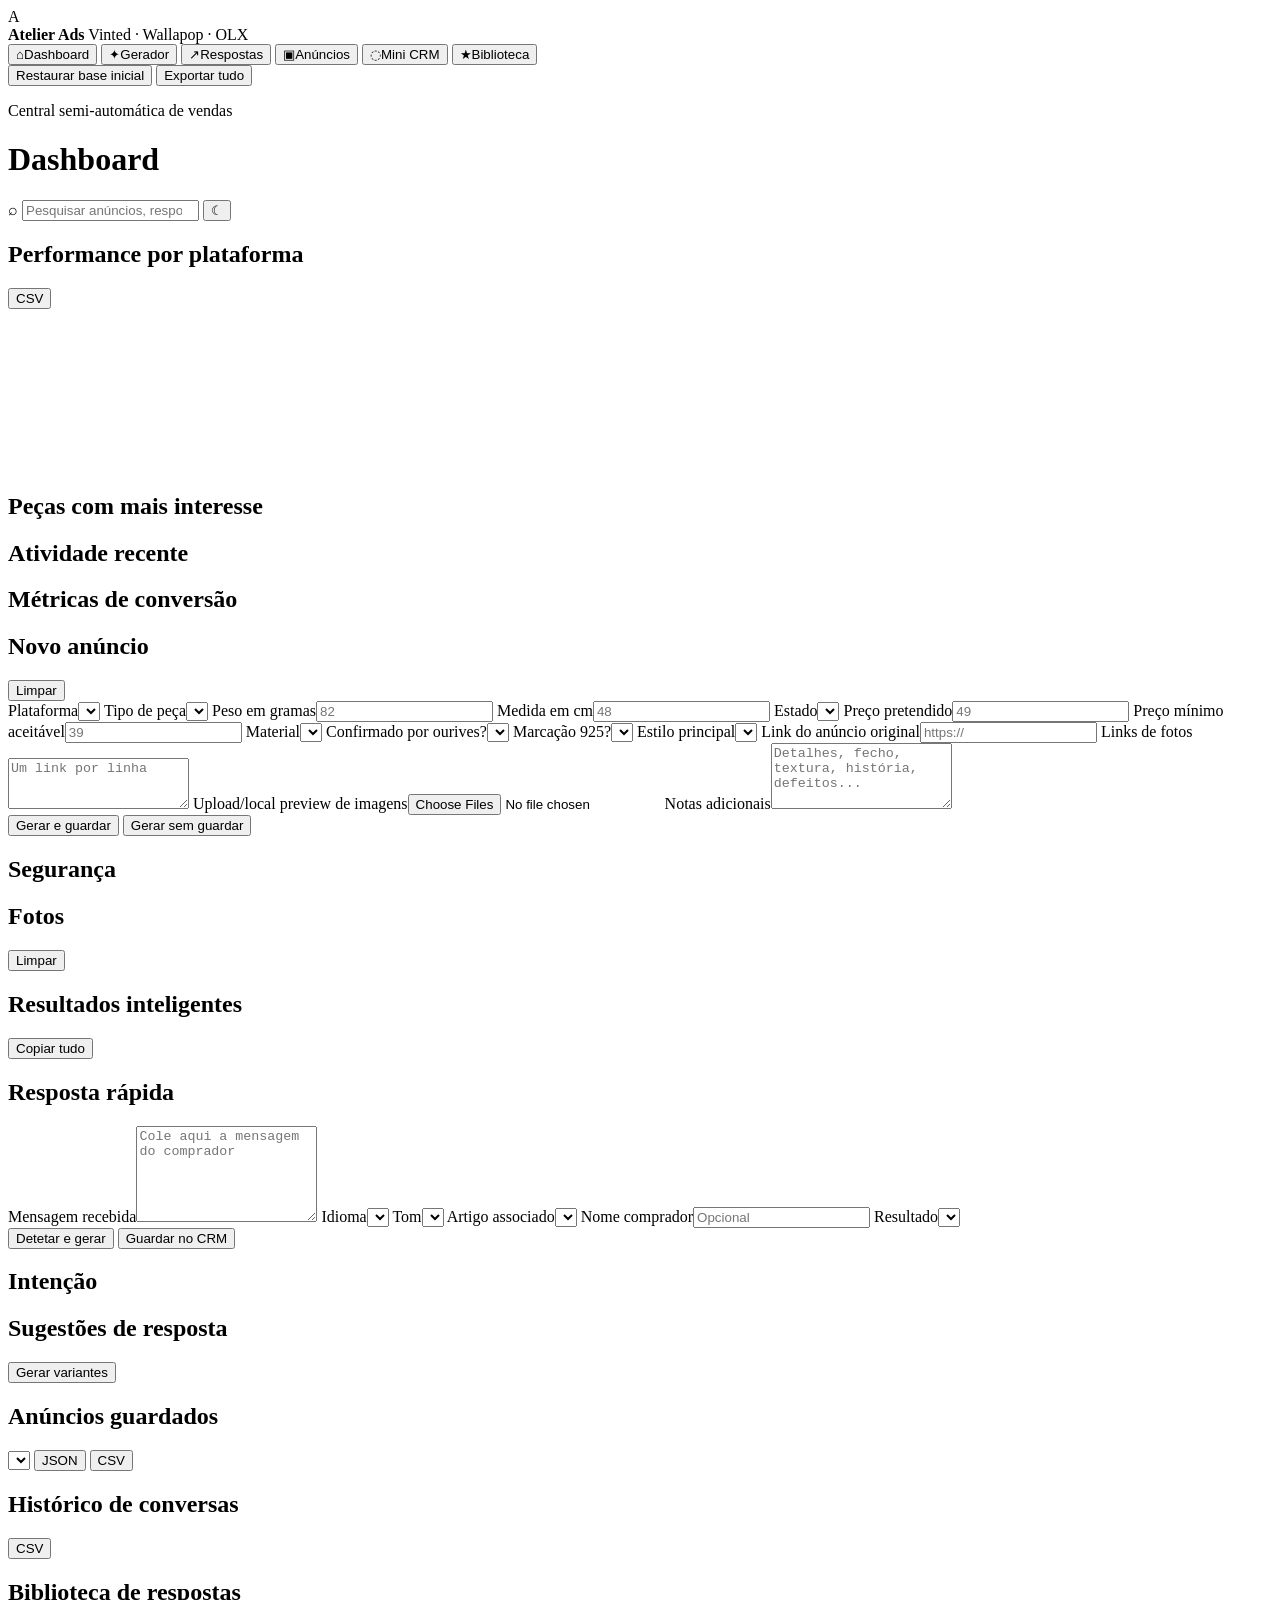
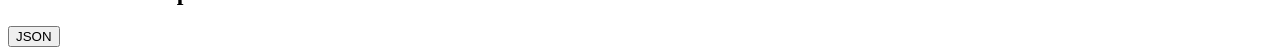
==== vinted-crm/index.html @ 9e36494e "Add Vinted CRM web app: vinted-crm/index.html" ====
<!doctype html>
<html lang="pt-PT">
<head>
  <meta charset="utf-8">
  <meta name="viewport" content="width=device-width, initial-scale=1">
  <title>Atelier Ads CRM</title>
  <link rel="stylesheet" href="style.css">
</head>
<body>
  <div class="app-shell">
    <aside class="sidebar">
      <div class="brand">
        <div class="brand-mark">A</div>
        <div>
          <strong>Atelier Ads</strong>
          <span>Vinted · Wallapop · OLX</span>
        </div>
      </div>
      <nav class="nav" aria-label="Navegação principal">
        <button class="nav-item active" data-view="dashboard"><span>⌂</span>Dashboard</button>
        <button class="nav-item" data-view="generator"><span>✦</span>Gerador</button>
        <button class="nav-item" data-view="responses"><span>↗</span>Respostas</button>
        <button class="nav-item" data-view="saved"><span>▣</span>Anúncios</button>
        <button class="nav-item" data-view="crm"><span>◌</span>Mini CRM</button>
        <button class="nav-item" data-view="library"><span>★</span>Biblioteca</button>
      </nav>
      <div class="sidebar-footer">
        <button id="seedDemo" class="ghost-btn">Restaurar base inicial</button>
        <button id="exportAllJson" class="ghost-btn">Exportar tudo</button>
      </div>
    </aside>

    <main>
      <header class="topbar">
        <div>
          <p class="eyebrow">Central semi-automática de vendas</p>
          <h1 id="pageTitle">Dashboard</h1>
        </div>
        <div class="top-actions">
          <label class="search-box">
            <span>⌕</span>
            <input id="globalSearch" type="search" placeholder="Pesquisar anúncios, respostas, compradores">
          </label>
          <button id="themeToggle" class="icon-btn" title="Alternar tema">☾</button>
        </div>
      </header>

      <section id="dashboard" class="view active">
        <div class="metric-grid" id="metricGrid"></div>
        <div class="dashboard-grid">
          <section class="panel wide">
            <div class="panel-head">
              <h2>Performance por plataforma</h2>
              <button class="small-btn" data-export="csv">CSV</button>
            </div>
            <canvas id="platformChart" height="160"></canvas>
          </section>
          <section class="panel">
            <div class="panel-head">
              <h2>Peças com mais interesse</h2>
            </div>
            <div id="interestList" class="rank-list"></div>
          </section>
          <section class="panel">
            <div class="panel-head">
              <h2>Atividade recente</h2>
            </div>
            <div id="activityList" class="activity-list"></div>
          </section>
          <section class="panel wide">
            <div class="panel-head">
              <h2>Métricas de conversão</h2>
            </div>
            <div id="conversionMetrics" class="insight-grid"></div>
          </section>
        </div>
      </section>

      <section id="generator" class="view">
        <div class="workspace-grid">
          <form id="listingForm" class="panel form-panel">
            <div class="panel-head">
              <h2>Novo anúncio</h2>
              <button type="button" id="clearForm" class="small-btn">Limpar</button>
            </div>
            <div class="form-grid">
              <label>Plataforma<select name="platform"></select></label>
              <label>Tipo de peça<select name="type"></select></label>
              <label>Peso em gramas<input name="weight" type="number" min="0" step="1" placeholder="82"></label>
              <label>Medida em cm<input name="measure" type="number" min="0" step="0.5" placeholder="48"></label>
              <label>Estado<select name="condition"></select></label>
              <label>Preço pretendido<input name="targetPrice" type="number" min="0" step="1" placeholder="49"></label>
              <label>Preço mínimo aceitável<input name="minPrice" type="number" min="0" step="1" placeholder="39"></label>
              <label>Material<select name="material"></select></label>
              <label>Confirmado por ourives?<select name="confirmed"></select></label>
              <label>Marcação 925?<select name="mark925"></select></label>
              <label>Estilo principal<select name="style"></select></label>
              <label>Link do anúncio original<input name="sourceUrl" type="url" placeholder="https://"></label>
              <label class="full">Links de fotos<textarea name="photoLinks" rows="3" placeholder="Um link por linha"></textarea></label>
              <label class="full">Upload/local preview de imagens<input id="imageInput" type="file" accept="image/*" multiple></label>
              <label class="full">Notas adicionais<textarea name="notes" rows="4" placeholder="Detalhes, fecho, textura, história, defeitos..."></textarea></label>
            </div>
            <div class="form-actions">
              <button type="submit" class="primary-btn">Gerar e guardar</button>
              <button type="button" id="generateOnly" class="secondary-btn">Gerar sem guardar</button>
            </div>
          </form>

          <div class="stack">
            <section class="panel">
              <div class="panel-head">
                <h2>Segurança</h2>
              </div>
              <div id="safetyBox" class="safety-box"></div>
            </section>
            <section class="panel">
              <div class="panel-head">
                <h2>Fotos</h2>
                <button id="clearImages" class="small-btn">Limpar</button>
              </div>
              <div id="photoPreview" class="photo-grid"></div>
              <ol id="photoStrategy" class="photo-strategy"></ol>
            </section>
          </div>
        </div>

        <section class="panel results-panel">
          <div class="panel-head">
            <h2>Resultados inteligentes</h2>
            <button id="copyGenerated" class="small-btn">Copiar tudo</button>
          </div>
          <div id="generatedResults" class="results-grid"></div>
        </section>
      </section>

      <section id="responses" class="view">
        <div class="workspace-grid">
          <section class="panel form-panel">
            <div class="panel-head">
              <h2>Resposta rápida</h2>
            </div>
            <div class="form-grid">
              <label>Mensagem recebida<textarea id="buyerMessage" rows="6" placeholder="Cole aqui a mensagem do comprador"></textarea></label>
              <label>Idioma<select id="responseLang"></select></label>
              <label>Tom<select id="responseTone"></select></label>
              <label>Artigo associado<select id="responseListing"></select></label>
              <label>Nome comprador<input id="buyerName" placeholder="Opcional"></label>
              <label>Resultado<select id="conversationResult"></select></label>
            </div>
            <div class="form-actions">
              <button id="detectIntent" class="primary-btn">Detetar e gerar</button>
              <button id="saveConversation" class="secondary-btn">Guardar no CRM</button>
            </div>
          </section>
          <section class="panel">
            <div class="panel-head">
              <h2>Intenção</h2>
            </div>
            <div id="intentBox" class="intent-box"></div>
          </section>
        </div>
        <section class="panel results-panel">
          <div class="panel-head">
            <h2>Sugestões de resposta</h2>
            <button id="variantResponses" class="small-btn">Gerar variantes</button>
          </div>
          <div id="responseResults" class="results-grid"></div>
        </section>
      </section>

      <section id="saved" class="view">
        <div class="panel">
          <div class="panel-head">
            <h2>Anúncios guardados</h2>
            <div class="inline-actions">
              <select id="statusFilter"></select>
              <button id="exportListingsJson" class="small-btn">JSON</button>
              <button id="exportListingsCsv" class="small-btn">CSV</button>
            </div>
          </div>
          <div id="savedListings" class="listing-grid"></div>
        </div>
      </section>

      <section id="crm" class="view">
        <div class="panel">
          <div class="panel-head">
            <h2>Histórico de conversas</h2>
            <button id="exportCrmCsv" class="small-btn">CSV</button>
          </div>
          <div id="crmTable" class="table-wrap"></div>
        </div>
      </section>

      <section id="library" class="view">
        <div class="panel">
          <div class="panel-head">
            <h2>Biblioteca de respostas</h2>
            <button id="exportLibraryJson" class="small-btn">JSON</button>
          </div>
          <div id="responseLibrary" class="library-grid"></div>
        </div>
      </section>
    </main>
  </div>

  <div id="toast" class="toast" role="status" aria-live="polite"></div>

  <script src="data.js"></script>
  <script src="app.js"></script>
</body>
</html>
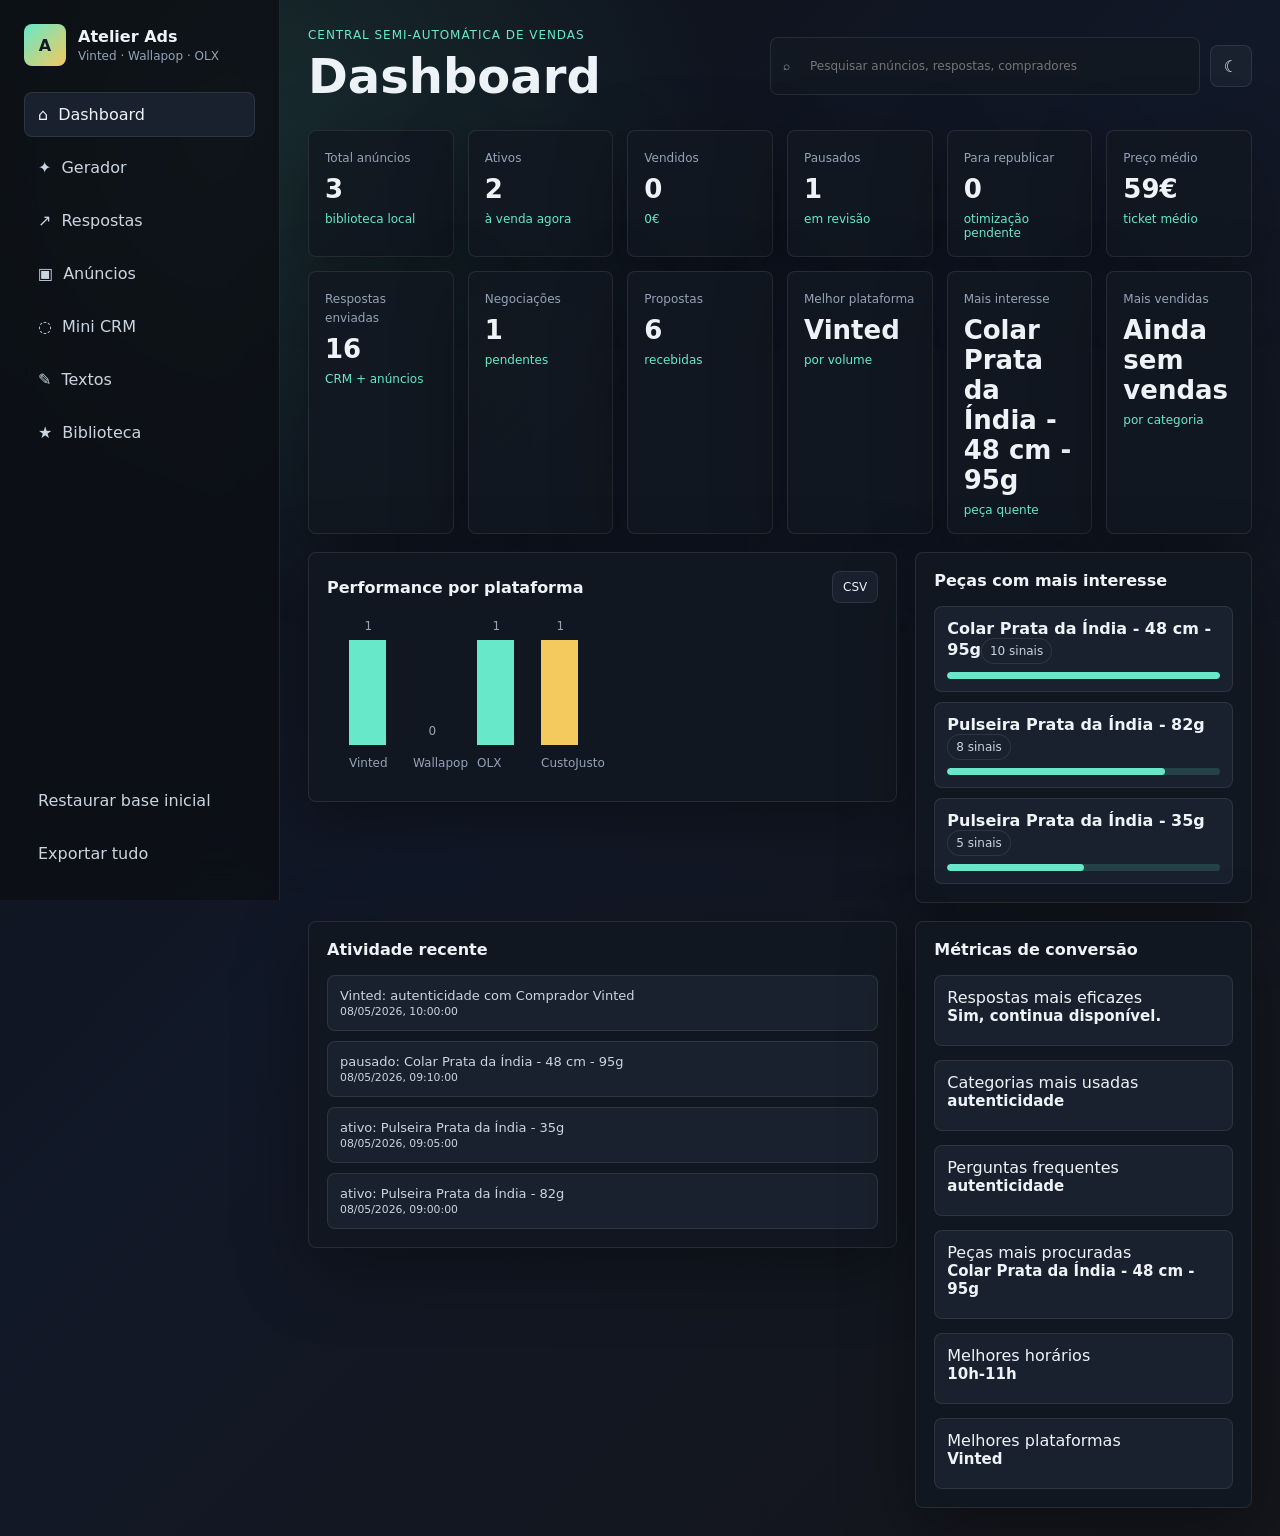
==== commit 5880e7a2: "Add Vinted CRM web app: vinted-crm/index.html" ====
--- a/vinted-crm/index.html
+++ b/vinted-crm/index.html
@@ -22,6 +22,7 @@
         <button class="nav-item" data-view="responses"><span>↗</span>Respostas</button>
         <button class="nav-item" data-view="saved"><span>▣</span>Anúncios</button>
         <button class="nav-item" data-view="crm"><span>◌</span>Mini CRM</button>
+        <button class="nav-item" data-view="texts"><span>✎</span>Textos</button>
         <button class="nav-item" data-view="library"><span>★</span>Biblioteca</button>
       </nav>
       <div class="sidebar-footer">
@@ -192,6 +193,57 @@
         </div>
       </section>
 
+      <section id="texts" class="view">
+        <div class="workspace-grid">
+          <section class="panel form-panel">
+            <div class="panel-head">
+              <h2>Adicionar texto de anúncio</h2>
+            </div>
+            <div class="form-grid">
+              <label>Tipo<select id="adTextKind">
+                <option value="titulo">Título</option>
+                <option value="corpo">Corpo de texto</option>
+              </select></label>
+              <label>Plataforma<select id="adTextPlatform"></select></label>
+              <label>Categoria<input id="adTextCategory" placeholder="Pulseira 82g, vintage, premium..."></label>
+              <label>Favorito?<select id="adTextFavorite">
+                <option value="false">Não</option>
+                <option value="true">Sim</option>
+              </select></label>
+              <label class="full">Texto<textarea id="adTextValue" rows="6" placeholder="Escreve ou cola aqui um título ou corpo de anúncio"></textarea></label>
+            </div>
+            <div class="form-actions">
+              <button id="saveAdText" class="primary-btn">Guardar texto</button>
+              <button id="clearAdText" class="secondary-btn">Limpar</button>
+            </div>
+          </section>
+          <section class="panel">
+            <div class="panel-head">
+              <h2>Filtros</h2>
+            </div>
+            <div class="form-grid">
+              <label>Tipo<select id="adTextFilterKind">
+                <option value="todos">Todos</option>
+                <option value="titulo">Títulos</option>
+                <option value="corpo">Corpos</option>
+              </select></label>
+              <label>Plataforma<select id="adTextFilterPlatform"></select></label>
+            </div>
+            <div class="form-actions">
+              <button id="exportAdTextsJson" class="small-btn">JSON</button>
+              <button id="exportAdTextsCsv" class="small-btn">CSV</button>
+            </div>
+          </section>
+        </div>
+        <section class="panel results-panel">
+          <div class="panel-head">
+            <h2>Títulos e corpos guardados</h2>
+            <button id="copyAllAdTexts" class="small-btn">Copiar tudo</button>
+          </div>
+          <div id="adTextLibrary" class="library-grid"></div>
+        </section>
+      </section>
+
       <section id="library" class="view">
         <div class="panel">
           <div class="panel-head">
--- a/vinted-crm/style.css
+++ b/vinted-crm/style.css
@@ -0,0 +1,266 @@
+:root {
+  color-scheme: dark;
+  --bg: #0c0f14;
+  --surface: #121821;
+  --surface-2: #18212d;
+  --line: rgba(255,255,255,.09);
+  --text: #eef3f8;
+  --muted: #94a3b8;
+  --soft: #cbd5e1;
+  --accent: #67e8c9;
+  --accent-2: #f4c95d;
+  --danger: #fb7185;
+  --ok: #86efac;
+  --shadow: 0 22px 70px rgba(0,0,0,.35);
+  --radius: 8px;
+}
+
+body.light {
+  color-scheme: light;
+  --bg: #f5f7fb;
+  --surface: #ffffff;
+  --surface-2: #eef3f8;
+  --line: rgba(15,23,42,.1);
+  --text: #0f172a;
+  --muted: #64748b;
+  --soft: #334155;
+  --shadow: 0 18px 50px rgba(15,23,42,.12);
+}
+
+* { box-sizing: border-box; }
+html { scroll-behavior: smooth; }
+body {
+  margin: 0;
+  min-height: 100vh;
+  background:
+    radial-gradient(circle at 18% 8%, rgba(103,232,201,.12), transparent 28%),
+    linear-gradient(135deg, #0c0f14 0%, #111827 45%, #15161b 100%);
+  color: var(--text);
+  font-family: Inter, ui-sans-serif, system-ui, -apple-system, BlinkMacSystemFont, "Segoe UI", sans-serif;
+}
+body.light { background: linear-gradient(135deg, #f8fafc, #eef2f7); }
+button, input, select, textarea { font: inherit; }
+button { cursor: pointer; }
+
+.app-shell { display: grid; grid-template-columns: 280px 1fr; min-height: 100vh; }
+.sidebar {
+  position: sticky;
+  top: 0;
+  height: 100vh;
+  padding: 24px;
+  border-right: 1px solid var(--line);
+  background: rgba(12,15,20,.78);
+  backdrop-filter: blur(18px);
+  display: flex;
+  flex-direction: column;
+  gap: 26px;
+}
+body.light .sidebar { background: rgba(255,255,255,.82); }
+.brand { display: flex; align-items: center; gap: 12px; }
+.brand-mark {
+  width: 42px; height: 42px; display: grid; place-items: center;
+  border-radius: var(--radius);
+  background: linear-gradient(135deg, var(--accent), var(--accent-2));
+  color: #111827; font-weight: 900;
+}
+.brand strong, .brand span { display: block; }
+.brand span { color: var(--muted); font-size: 12px; margin-top: 3px; }
+.nav { display: grid; gap: 8px; }
+.nav-item, .ghost-btn {
+  width: 100%;
+  border: 1px solid transparent;
+  color: var(--soft);
+  background: transparent;
+  padding: 12px 13px;
+  border-radius: var(--radius);
+  text-align: left;
+  display: flex;
+  gap: 10px;
+  align-items: center;
+  transition: .18s ease;
+}
+.nav-item:hover, .nav-item.active, .ghost-btn:hover {
+  background: var(--surface-2);
+  color: var(--text);
+  border-color: var(--line);
+}
+.sidebar-footer { margin-top: auto; display: grid; gap: 8px; }
+
+main { min-width: 0; padding: 28px; }
+.topbar {
+  display: flex;
+  justify-content: space-between;
+  gap: 20px;
+  align-items: center;
+  margin-bottom: 26px;
+}
+.eyebrow { color: var(--accent); text-transform: uppercase; letter-spacing: .08em; font-size: 12px; margin: 0 0 6px; }
+h1, h2, h3, p { margin-top: 0; }
+h1 { font-size: clamp(30px, 5vw, 48px); margin-bottom: 0; letter-spacing: 0; }
+h2 { font-size: 16px; margin: 0; }
+h3 { font-size: 15px; margin-bottom: 8px; }
+.top-actions { display: flex; align-items: center; gap: 10px; }
+.search-box {
+  min-width: min(430px, 44vw);
+  display: flex;
+  gap: 8px;
+  align-items: center;
+  padding: 10px 12px;
+  border: 1px solid var(--line);
+  background: var(--surface);
+  border-radius: var(--radius);
+}
+.search-box input { width: 100%; border: 0; outline: 0; color: var(--text); background: transparent; }
+
+.view { display: none; }
+.view.active { display: block; animation: rise .22s ease; }
+@keyframes rise { from { opacity: 0; transform: translateY(8px); } to { opacity: 1; transform: none; } }
+
+.panel, .metric-card, .listing-card, .result-card {
+  background: color-mix(in srgb, var(--surface) 92%, transparent);
+  border: 1px solid var(--line);
+  border-radius: var(--radius);
+  box-shadow: var(--shadow);
+}
+.panel { padding: 18px; }
+.panel-head { display: flex; justify-content: space-between; gap: 12px; align-items: center; margin-bottom: 16px; }
+.metric-grid { display: grid; grid-template-columns: repeat(6, minmax(0, 1fr)); gap: 14px; margin-bottom: 18px; }
+.metric-card { padding: 16px; min-height: 112px; transition: .18s ease; }
+.metric-card:hover, .listing-card:hover, .result-card:hover { transform: translateY(-2px); border-color: rgba(103,232,201,.38); }
+.metric-card span { color: var(--muted); font-size: 12px; }
+.metric-card strong { display: block; font-size: 26px; margin-top: 8px; }
+.metric-card em { display: block; color: var(--accent); font-style: normal; font-size: 12px; margin-top: 8px; }
+.dashboard-grid, .workspace-grid { display: grid; grid-template-columns: 1.4fr .8fr; gap: 18px; align-items: start; }
+.dashboard-grid .wide { grid-column: span 1; }
+.stack { display: grid; gap: 18px; }
+
+.form-grid { display: grid; grid-template-columns: repeat(2, minmax(0, 1fr)); gap: 14px; }
+label { color: var(--muted); font-size: 12px; display: grid; gap: 7px; }
+label.full, .form-grid label:first-child { grid-column: 1 / -1; }
+input, select, textarea {
+  width: 100%;
+  color: var(--text);
+  background: var(--surface-2);
+  border: 1px solid var(--line);
+  border-radius: var(--radius);
+  padding: 11px 12px;
+  outline: 0;
+}
+textarea { resize: vertical; }
+input:focus, select:focus, textarea:focus { border-color: var(--accent); box-shadow: 0 0 0 3px rgba(103,232,201,.12); }
+.form-actions, .inline-actions, .card-actions { display: flex; flex-wrap: wrap; gap: 9px; margin-top: 16px; }
+.primary-btn, .secondary-btn, .small-btn, .icon-btn {
+  border: 1px solid var(--line);
+  border-radius: var(--radius);
+  color: var(--text);
+  background: var(--surface-2);
+  padding: 10px 12px;
+  transition: .18s ease;
+}
+.primary-btn { color: #111827; background: linear-gradient(135deg, var(--accent), var(--accent-2)); border: 0; font-weight: 800; }
+.secondary-btn:hover, .small-btn:hover, .icon-btn:hover { border-color: var(--accent); color: var(--accent); }
+.icon-btn { width: 42px; height: 42px; display: grid; place-items: center; }
+.small-btn { padding: 8px 10px; font-size: 12px; }
+
+.results-panel { margin-top: 18px; }
+.results-grid, .listing-grid, .library-grid, .insight-grid { display: grid; grid-template-columns: repeat(auto-fit, minmax(240px, 1fr)); gap: 14px; }
+.result-card, .listing-card { padding: 15px; }
+.result-card p, .listing-card p { color: var(--soft); line-height: 1.5; margin-bottom: 12px; }
+.tag-row { display: flex; flex-wrap: wrap; gap: 7px; margin: 10px 0; }
+.tag {
+  display: inline-flex; align-items: center; gap: 5px;
+  border: 1px solid var(--line);
+  background: var(--surface-2);
+  color: var(--soft);
+  border-radius: 999px;
+  padding: 5px 8px;
+  font-size: 12px;
+}
+.tag.ok { color: var(--ok); }
+.tag.warn { color: var(--accent-2); }
+.tag.danger { color: var(--danger); }
+.safety-box, .intent-box { color: var(--soft); line-height: 1.55; }
+.photo-grid { display: grid; grid-template-columns: repeat(3, 1fr); gap: 8px; }
+.photo-tile { position: relative; aspect-ratio: 1; border-radius: var(--radius); overflow: hidden; border: 1px solid var(--line); background: var(--surface-2); }
+.photo-tile img { width: 100%; height: 100%; object-fit: cover; }
+.photo-tile button { position: absolute; left: 6px; right: 6px; bottom: 6px; padding: 6px; font-size: 11px; border: 0; border-radius: 6px; color: #111827; background: var(--accent); }
+.photo-tile.main { outline: 2px solid var(--accent); }
+.photo-move {
+  position: absolute;
+  top: 6px;
+  right: 6px;
+  display: flex;
+  gap: 5px;
+}
+.photo-move button {
+  position: static;
+  width: 28px;
+  height: 28px;
+  padding: 0;
+  color: var(--text);
+  background: rgba(12,15,20,.72);
+  border: 1px solid rgba(255,255,255,.18);
+}
+.photo-strategy { color: var(--soft); padding-left: 20px; line-height: 1.7; }
+.rank-list, .activity-list { display: grid; gap: 10px; }
+.rank-item, .activity-item, .library-item {
+  padding: 12px;
+  border: 1px solid var(--line);
+  border-radius: var(--radius);
+  background: var(--surface-2);
+}
+.rank-item div { height: 7px; border-radius: 99px; background: rgba(103,232,201,.17); margin-top: 8px; overflow: hidden; }
+.rank-item div span { display: block; height: 100%; background: var(--accent); border-radius: inherit; }
+.activity-item { color: var(--soft); font-size: 13px; }
+.table-wrap { overflow-x: auto; }
+table { width: 100%; border-collapse: collapse; min-width: 760px; }
+th, td { padding: 12px; border-bottom: 1px solid var(--line); text-align: left; vertical-align: top; }
+th { color: var(--muted); font-size: 12px; }
+td { color: var(--soft); }
+.toast {
+  position: fixed;
+  right: 18px;
+  bottom: 18px;
+  opacity: 0;
+  transform: translateY(10px);
+  pointer-events: none;
+  background: var(--text);
+  color: var(--bg);
+  padding: 12px 14px;
+  border-radius: var(--radius);
+  transition: .2s ease;
+  z-index: 20;
+}
+.toast.show { opacity: 1; transform: none; }
+
+@media (max-width: 1100px) {
+  .app-shell { grid-template-columns: 1fr; }
+  .sidebar {
+    position: static;
+    height: auto;
+    padding: 14px;
+    flex-direction: row;
+    align-items: center;
+    overflow-x: auto;
+  }
+  .nav { display: flex; }
+  .nav-item, .ghost-btn { white-space: nowrap; }
+  .sidebar-footer { margin: 0 0 0 auto; display: flex; }
+  .metric-grid { grid-template-columns: repeat(3, 1fr); }
+}
+@media (max-width: 760px) {
+  main { padding: 16px; }
+  .topbar, .top-actions { align-items: stretch; flex-direction: column; }
+  .search-box { min-width: 100%; }
+  .dashboard-grid, .workspace-grid, .form-grid { grid-template-columns: 1fr; }
+  .metric-grid { grid-template-columns: repeat(2, 1fr); }
+  .panel-head { align-items: flex-start; flex-direction: column; }
+  .photo-grid { grid-template-columns: repeat(2, 1fr); }
+}
+@media (max-width: 430px) {
+  .metric-grid { grid-template-columns: 1fr; }
+  .sidebar { display: block; }
+  .brand { margin-bottom: 12px; }
+  .nav { overflow-x: auto; padding-bottom: 8px; }
+  .sidebar-footer { margin-top: 10px; }
+}
